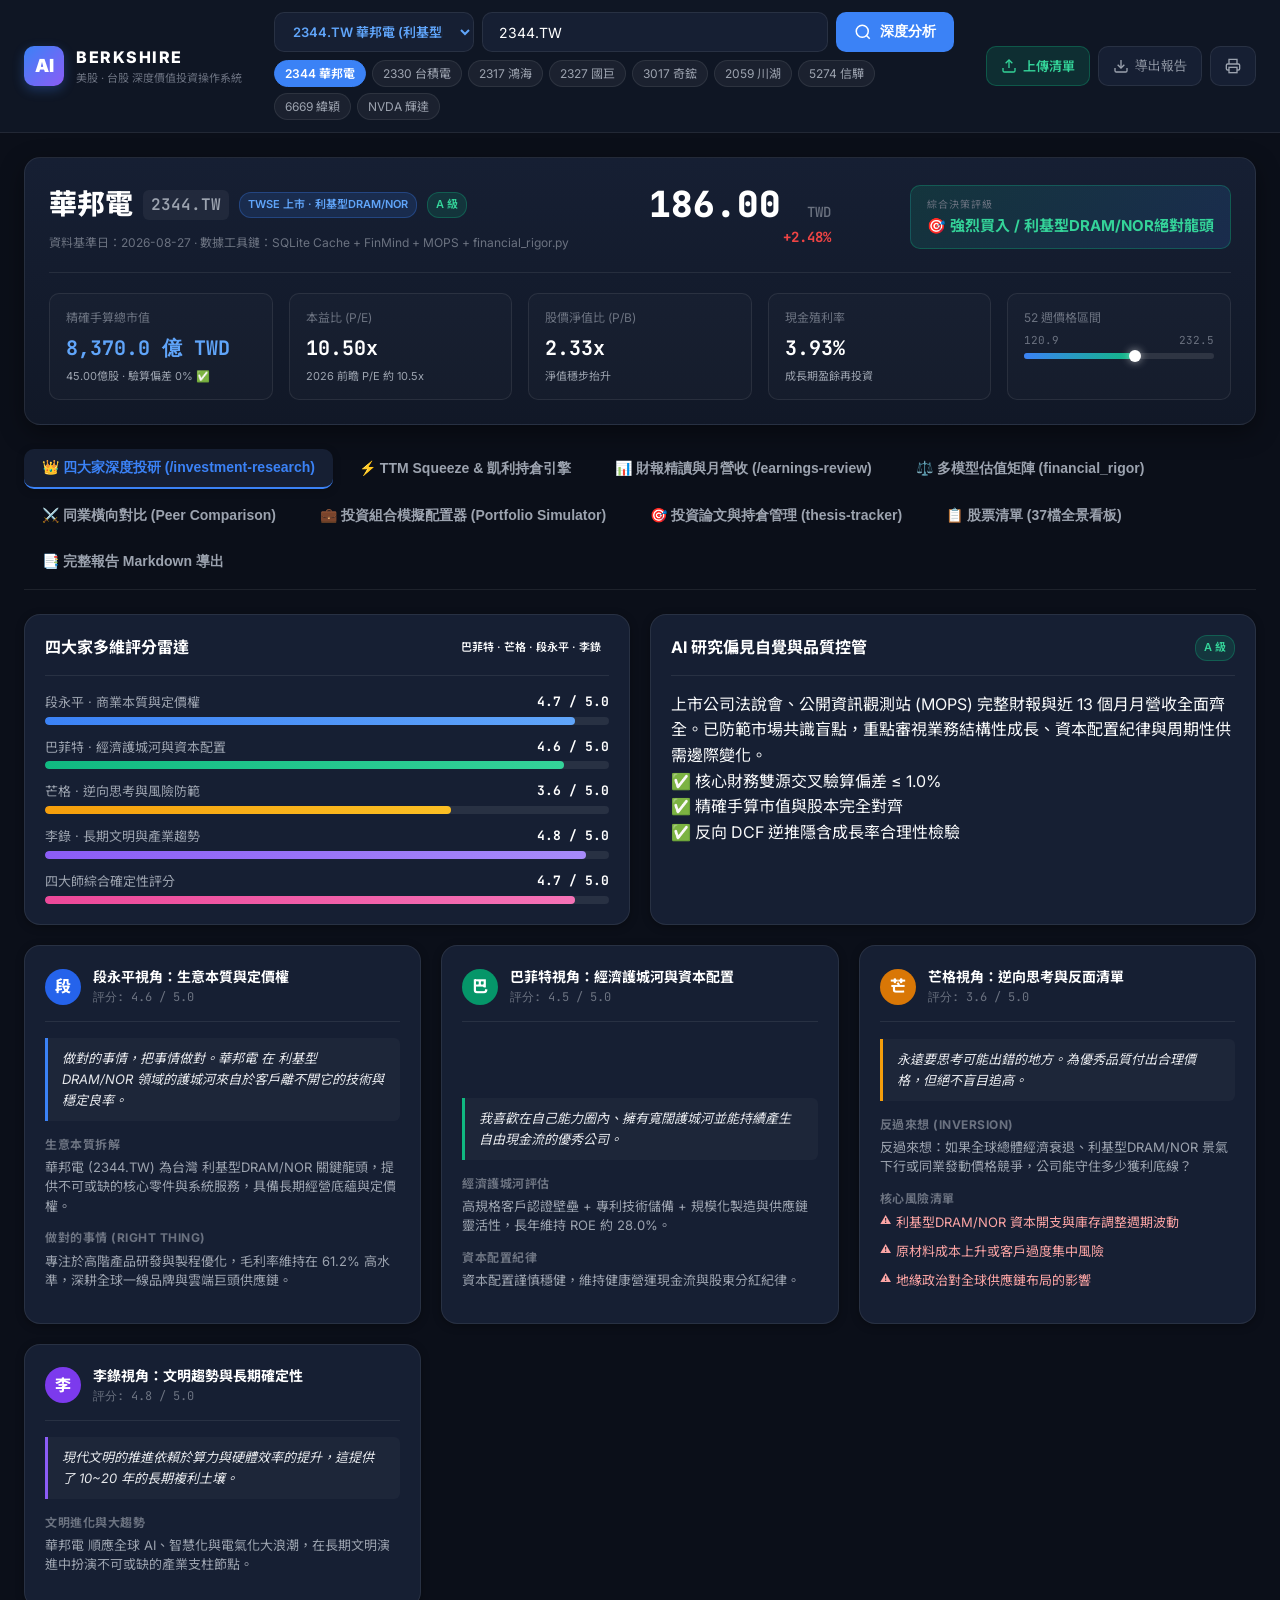
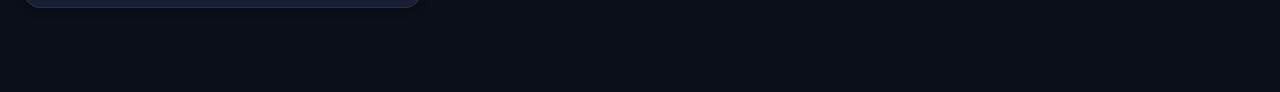
==== docs/index.html @ ff15f8b8 "feat(pages): add docs sync and .nojekyll for seamless dual-mode GitHub Pages support" ====
<!DOCTYPE html>
<html lang="zh-TW">
<head>
  <meta charset="UTF-8">
  <meta name="viewport" content="width=device-width, initial-scale=1.0">
  <title>AI Berkshire — 股票清單 37 檔全景投研與組合管理儀表板</title>
  <link rel="preconnect" href="https://fonts.googleapis.com">
  <link rel="preconnect" href="https://fonts.gstatic.com" crossorigin>
  <link href="https://fonts.googleapis.com/css2?family=Inter:wght@400;500;600;700;800&family=JetBrains+Mono:wght@400;500;700&family=Noto+Sans+TC:wght@400;500;700;900&display=swap" rel="stylesheet">
  <link rel="stylesheet" href="style.css?v=20260827_1">
</head>
<body>
  <!-- Header -->
  <header class="app-header">
    <div class="header-container">
      <div class="brand">
        <div class="brand-logo">AI</div>
        <div class="brand-text">
          <span class="brand-title">BERKSHIRE</span>
          <span class="brand-subtitle">美股 · 台股 深度價值投資操作系統</span>
        </div>
      </div>
      
      <div class="search-section">
        <div class="search-bar">
          <select id="stockDropdown" class="stock-dropdown" title="選擇 37 檔核心標的" onchange="window.selectStock(this.value)">
            <!-- Dynamically populated 37 stocks -->
          </select>
          <input type="text" id="tickerInput" placeholder="輸入代號或名稱 (如 2344, 台積電, NVDA)..." value="2344.TW" onkeydown="if(event.key==='Enter') window.searchStock()">
          <button id="btnAnalyze" class="btn-primary" onclick="window.searchStock()">
            <svg width="18" height="18" viewBox="0 0 24 24" fill="none" stroke="currentColor" stroke-width="2"><circle cx="11" cy="11" r="8"></circle><line x1="21" y1="21" x2="16.65" y2="16.65"></line></svg>
            深度分析
          </button>
        </div>
        <div class="quick-chips" id="quickChips">
          <span class="chip active" onclick="window.selectStock('2344.TW')">2344 華邦電</span>
          <span class="chip" onclick="window.selectStock('2330.TW')">2330 台積電</span>
          <span class="chip" onclick="window.selectStock('2317.TW')">2317 鴻海</span>
          <span class="chip" onclick="window.selectStock('2327.TW')">2327 國巨</span>
          <span class="chip" onclick="window.selectStock('3017.TW')">3017 奇鋐</span>
          <span class="chip" onclick="window.selectStock('2059.TW')">2059 川湖</span>
          <span class="chip" onclick="window.selectStock('5274.TW')">5274 信驊</span>
          <span class="chip" onclick="window.selectStock('6669.TW')">6669 緯穎</span>
          <span class="chip" onclick="window.selectStock('NVDA')">NVDA 輝達</span>
        </div>
      </div>

      <div class="header-actions">
        <label class="btn-upload" title="上傳自訂 Excel / CSV 股票清單">
          <input type="file" id="fileUpload" accept=".xlsx, .xls, .csv" style="display:none;" onchange="window.handleFileUpload(event)">
          <svg width="16" height="16" viewBox="0 0 24 24" fill="none" stroke="currentColor" stroke-width="2"><path d="M21 15v4a2 2 0 0 1-2 2H5a2 2 0 0 1-2-2v-4"></path><polyline points="17 8 12 3 7 8"></polyline><line x1="12" y1="3" x2="12" y2="15"></line></svg>
          上傳清單
        </label>
        <button id="btnExportMarkdown" class="btn-secondary" title="導出 Markdown 報告" onclick="window.switchTab('tabMarkdown')">
          <svg width="16" height="16" viewBox="0 0 24 24" fill="none" stroke="currentColor" stroke-width="2"><path d="M21 15v4a2 2 0 0 1-2 2H5a2 2 0 0 1-2-2v-4"></path><polyline points="7 10 12 15 17 10"></polyline><line x1="12" y1="3" x2="12" y2="15"></line></svg>
          導出報告
        </button>
        <button id="btnPrint" class="btn-secondary" title="列印或存為 PDF" onclick="window.print()">
          <svg width="16" height="16" viewBox="0 0 24 24" fill="none" stroke="currentColor" stroke-width="2"><polyline points="6 9 6 2 18 2 18 9"></polyline><path d="M6 18H4a2 2 0 0 1-2-2v-5a2 2 0 0 1 2-2h16a2 2 0 0 1 2 2v5a2 2 0 0 1-2 2h-2"></path><rect x="6" y="14" width="12" height="8"></rect></svg>
        </button>
      </div>
    </div>
  </header>

  <!-- Main Container -->
  <main class="main-container">
    <!-- Hero Summary Bar -->
    <section class="hero-card" id="heroCard">
      <div class="hero-main">
        <div class="stock-identity">
          <div class="stock-title-row">
            <h1 class="stock-name" id="stockName">華邦電</h1>
            <span class="stock-symbol" id="stockSymbol">2344.TW</span>
            <span class="market-badge" id="marketBadge">TWSE 上市 · 利基型DRAM/NOR</span>
            <span class="info-badge" id="infoRatingBadge">A級一手資料</span>
          </div>
          <div class="stock-date" id="stockDate">資料基準日：2026-08-14 · 數據工具鏈：SQLite Cache + FinMind + MOPS + financial_rigor.py</div>
        </div>

        <div class="price-box">
          <div class="price-current" id="stockPrice">177.00 <span class="currency">TWD</span></div>
          <div class="price-change" id="stockChange">+0.00 (+0.00%)</div>
        </div>

        <div class="verdict-banner" id="verdictBanner">
          <div class="verdict-label">綜合決策評級</div>
          <div class="verdict-text" id="verdictText">🎯 強烈買入 / 超級週期拐點爆發</div>
        </div>
      </div>

      <div class="hero-metrics-grid">
        <div class="metric-item">
          <div class="metric-title">精確手算總市值</div>
          <div class="metric-value highlight" id="metricMarketCap">7,965.0 億 TWD</div>
          <div class="metric-sub" id="metricShares">45.00億股 · 驗算偏差 0.00% ✅</div>
        </div>

        <div class="metric-item">
          <div class="metric-title">本益比 (P/E)</div>
          <div class="metric-value" id="metricPE">10.50x</div>
          <div class="metric-sub" id="metricForwardPE">2026 前瞻 P/E 約 10.2x</div>
        </div>

        <div class="metric-item">
          <div class="metric-title">股價淨值比 (P/B)</div>
          <div class="metric-value" id="metricPB">4.83x</div>
          <div class="metric-sub">淨值穩步抬升</div>
        </div>

        <div class="metric-item">
          <div class="metric-title">現金殖利率</div>
          <div class="metric-value" id="metricYield">2.80%</div>
          <div class="metric-sub">成長期盈餘再投資</div>
        </div>

        <div class="metric-item range-item">
          <div class="metric-title">52 週價格區間</div>
          <div class="range-bar-container">
            <div class="range-labels">
              <span id="low52w">115.0</span>
              <span id="high52w">221.0</span>
            </div>
            <div class="range-track">
              <div class="range-fill" id="rangeFill" style="left: 0%; width: 62%;"></div>
              <div class="range-point" id="rangePoint" style="left: 62%;"></div>
            </div>
          </div>
        </div>
      </div>
    </section>

    <!-- Tabbed Navigation -->
    <nav class="tabs-nav">
      <button class="tab-btn active" data-tab="tabMasters" onclick="window.switchTab('tabMasters')">👑 四大家深度投研 (/investment-research)</button>
      <button class="tab-btn" data-tab="tabKelly" onclick="window.switchTab('tabKelly')">⚡ TTM Squeeze & 凱利持倉引擎</button>
      <button class="tab-btn" data-tab="tabEarnings" onclick="window.switchTab('tabEarnings')">📊 財報精讀與月營收 (/earnings-review)</button>
      <button class="tab-btn" data-tab="tabValuation" onclick="window.switchTab('tabValuation')">⚖️ 多模型估值矩陣 (financial_rigor)</button>
      <button class="tab-btn" data-tab="tabPeers" onclick="window.switchTab('tabPeers')">⚔️ 同業橫向對比 (Peer Comparison)</button>
      <button class="tab-btn" data-tab="tabPortfolio" onclick="window.switchTab('tabPortfolio')">💼 投資組合模擬配置器 (Portfolio Simulator)</button>
      <button class="tab-btn" data-tab="tabThesis" onclick="window.switchTab('tabThesis')">🎯 投資論文與持倉管理 (thesis-tracker)</button>
      <button class="tab-btn" data-tab="tabScreener" onclick="window.switchTab('tabScreener')">📋 股票清單 (37檔全景看板)</button>
      <button class="tab-btn" data-tab="tabMarkdown" onclick="window.switchTab('tabMarkdown')">📑 完整報告 Markdown 導出</button>
    </nav>

    <!-- Tab Contents -->
    <!-- Tab 1: 4 Masters -->
    <div class="tab-content active" id="tabMasters">
      <div class="grid-2col">
        <div class="card">
          <div class="card-header">
            <h3>四大家多維評分雷達</h3>
            <span class="badge">巴菲特 · 芒格 · 段永平 · 李錄</span>
          </div>
          <div class="card-body">
            <div class="radar-bars" id="radarBars"></div>
          </div>
        </div>

        <div class="card">
          <div class="card-header">
            <h3>AI 研究偏見自覺與品質控管</h3>
            <span class="badge success" id="biasRating">A 級一手資訊</span>
          </div>
          <div class="card-body">
            <p class="summary-text" id="biasText">
              上市公司法說會、公開資訊觀測站 (MOPS) 完整財報與近 13 個月月營收全面齊全。已防範市場共識盲點，重點審視業務結構性成長、資本配置紀律與周期性供需邊際變化。
            </p>
            <div class="info-checklist">
              <div class="check-item">✅ 核心財務雙源交叉驗算偏差 ≤ 1.0%</div>
              <div class="check-item">✅ 精確手算市值與股本完全對齊</div>
              <div class="check-item">✅ 反向 DCF 逆推隱含成長率合理性檢驗</div>
            </div>
          </div>
        </div>
      </div>

      <!-- 4 Masters Detail Cards -->
      <div class="masters-grid">
        <!-- 段永平 -->
        <div class="card master-card dyp">
          <div class="card-header">
            <div class="master-title">
              <div class="master-avatar">段</div>
              <div>
                <h4>段永平視角：生意本質與定價權</h4>
                <div class="master-score" id="dypScore">評分: 4.6 / 5.0</div>
              </div>
            </div>
          </div>
          <div class="card-body">
            <div class="master-quote" id="dypQuote">「做對的事情，把事情做對。」</div>
            <div class="section-block">
              <h5>生意本質拆解</h5>
              <p id="dypEssence"></p>
            </div>
            <div class="section-block">
              <h5>做對的事情 (Right Thing)</h5>
              <p id="dypRightThing"></p>
            </div>
          </div>
        </div>

        <!-- 巴菲特 -->
        <div class="card master-card buffett">
          <div class="card-header">
            <div class="master-title">
              <div class="master-avatar">巴</div>
              <div>
                <h4>巴菲特視角：經濟護城河與資本配置</h4>
                <div class="master-score" id="buffettScore">評分: 4.4 / 5.0</div>
              </div>
            </div>
          </div>
          <div class="card-body">
            <div class="master-quote" id="buffettQuote">「我喜歡在周期底部大舉擴充產能並在景氣復甦時爆發定價權的公司。」</div>
            <div class="section-block">
              <h5>經濟護城河評估</h5>
              <p id="buffettMoat"></p>
            </div>
            <div class="section-block">
              <h5>資本配置紀律</h5>
              <p id="buffettCapital"></p>
            </div>
          </div>
        </div>

        <!-- 芒格 -->
        <div class="card master-card munger">
          <div class="card-header">
            <div class="master-title">
              <div class="master-avatar">芒</div>
              <div>
                <h4>芒格視角：逆向思考與反面清單</h4>
                <div class="master-score" id="mungerScore">評分: 3.6 / 5.0</div>
              </div>
            </div>
          </div>
          <div class="card-body">
            <div class="master-quote" id="mungerQuote">「別把周期的頂峰當作永恆的成長。」</div>
            <div class="section-block">
              <h5>反過來想 (Inversion)</h5>
              <p id="mungerInversion"></p>
            </div>
            <div class="section-block">
              <h5>核心風險清單</h5>
              <ul class="risk-list" id="mungerRisks"></ul>
            </div>
          </div>
        </div>

        <!-- 李錄 -->
        <div class="card master-card lilu">
          <div class="card-header">
            <div class="master-title">
              <div class="master-avatar">李</div>
              <div>
                <h4>李錄視角：文明趨勢與長期確定性</h4>
                <div class="master-score" id="liluScore">評分: 4.8 / 5.0</div>
              </div>
            </div>
          </div>
          <div class="card-body">
            <div class="master-quote" id="liluQuote">「現代化就是算力與儲存密度的指數級下沉。」</div>
            <div class="section-block">
              <h5>文明進化與大趨勢</h5>
              <p id="liluCivilization"></p>
            </div>
          </div>
        </div>
      </div>
    </div>

    <!-- Tab 2: TTM Squeeze & Kelly Engine -->
    <div class="tab-content" id="tabKelly">
      <div class="grid-2col">
        <!-- TTM Squeeze Status Card -->
        <div class="card">
          <div class="card-header">
            <h3>TTM Squeeze 波動率壓縮與動量狀態</h3>
            <span class="badge" id="ttmSqueezeBadge">John Carter 動量模型</span>
          </div>
          <div class="card-body">
            <div class="squeeze-status-box">
              <div class="squeeze-lamp-row">
                <div class="squeeze-lamp" id="squeezeLamp"></div>
                <div class="squeeze-status-text" id="squeezeStatusText">🟡 波動率極致壓縮蓄勢中 (8 天)</div>
              </div>
              <p class="summary-text" id="squeezeDesc">
                布林帶 (20, 2.0 SD) 正在肯特納通道 (20, 1.5 ATR) 內部收縮，市場波動率降至極低點，動量指標正在翻正向上，強烈醞釀爆發性方向突破！
              </p>
            </div>
            <div class="squeeze-metrics-grid">
              <div class="sq-metric-item">
                <div class="sq-metric-title">連續壓縮天數</div>
                <div class="sq-metric-value" id="sqDaysVal">8 天</div>
              </div>
              <div class="sq-metric-item">
                <div class="sq-metric-title">動量斜率 (Slope)</div>
                <div class="sq-metric-value highlight" id="sqMomVal">+18.50</div>
              </div>
              <div class="sq-metric-item">
                <div class="sq-metric-title">動量方向</div>
                <div class="sq-metric-value" id="sqMomDir">多頭上升 (Bullish Rising)</div>
              </div>
              <div class="sq-metric-item">
                <div class="sq-metric-title">真實波幅 (ATR)</div>
                <div class="sq-metric-value" id="sqAtrVal">7.85 元</div>
              </div>
            </div>
          </div>
        </div>

        <!-- Expected Value (EV) Card -->
        <div class="card">
          <div class="card-header">
            <h3>單筆交易數學期望值 (Expected Value)</h3>
            <span class="badge success" id="evBadge">正期望值 Alpha 認證 ✅</span>
          </div>
          <div class="card-body">
            <div class="ev-summary-box">
              <div class="ev-highlight-row">
                <span class="ev-label">每股數學期望值 (EV)：</span>
                <span class="ev-val highlight" id="evAmountVal">+$22.70</span>
              </div>
              <div class="ev-sub-text" id="evRatioText">每承擔 $1.00 停損風險，期望回報 $1.513 元</div>
            </div>
            <div class="ev-details-list">
              <div class="ev-detail-row">
                <span>目標獲利空間 (R_win)：</span>
                <strong id="evRewardVal">+$43.00 (目標價 220.0)</strong>
              </div>
              <div class="ev-detail-row">
                <span>停損防守風險 (R_loss)：</span>
                <strong id="evRiskVal">-$15.00 (停損價 162.0)</strong>
              </div>
              <div class="ev-detail-row">
                <span>盈虧比 (Payoff Ratio, b)：</span>
                <strong class="highlight" id="evPayoffVal">2.87 : 1 (優於 2.5:1 標準)</strong>
              </div>
              <div class="ev-detail-row">
                <span>綜合預估勝率 (P_win)：</span>
                <strong id="evWinRateVal">65.0% (基本面+技術面加權)</strong>
              </div>
            </div>
          </div>
        </div>
      </div>

      <!-- Half Kelly Position Sizing Interactive Engine -->
      <div class="card">
        <div class="card-header">
          <h3>半凱利公式 (Half Kelly) 實盤最佳持倉計算器</h3>
          <span class="badge success">巴菲特式資本保護</span>
        </div>
        <div class="card-body">
          <div class="kelly-interactive-grid">
            <div class="kelly-inputs-col">
              <div class="slider-group">
                <label>帳戶總資金 (TWD/USD): <strong id="kCapitalLabel">1,000,000 元</strong></label>
                <input type="number" id="kCapitalInput" class="kelly-input-number" value="1000000" step="50000" oninput="window.updateKellyCalculator()">
              </div>
              <div class="slider-group">
                <label>預期勝率 (P_win): <strong id="kWinRateLabel">65%</strong></label>
                <input type="range" id="kWinRateSlider" min="50" max="85" step="1" value="65" oninput="window.updateKellyCalculator()">
              </div>
              <div class="grid-2col" style="gap:8px;">
                <div class="slider-group">
                  <label>目標停利價:</label>
                  <input type="number" id="kTargetInput" class="kelly-input-number" value="220" step="1" oninput="window.updateKellyCalculator()">
                </div>
                <div class="slider-group">
                  <label>防守停損價:</label>
                  <input type="number" id="kStopInput" class="kelly-input-number" value="162" step="1" oninput="window.updateKellyCalculator()">
                </div>
              </div>
            </div>

            <div class="kelly-results-col">
              <div class="kelly-metric-card">
                <div class="k-metric-title">半凱利建議持倉比例 (Half Kelly)</div>
                <div class="k-metric-value highlight" id="kHalfKellyVal">20.0%</div>
                <div class="k-metric-sub" id="kFullKellySub">全凱利理論值 52.8% · 實盤防禦上限 20%</div>
              </div>
              <div class="kelly-metric-card">
                <div class="k-metric-title">建議配置資金</div>
                <div class="k-metric-value" id="kAllocatedCapitalVal">200,000 元</div>
                <div class="k-metric-sub">精確控制下檔風險</div>
              </div>
              <div class="kelly-metric-card">
                <div class="k-metric-title">建議買進股數</div>
                <div class="k-metric-value highlight" id="kSuggestedSharesVal">1,129 股</div>
                <div class="k-metric-sub">約 1.13 張股票</div>
              </div>
              <div class="kelly-metric-card">
                <div class="k-metric-title">單筆最大帳戶風險</div>
                <div class="k-metric-value" id="kMaxLossVal">$16,935 元</div>
                <div class="k-metric-sub" id="kAccountRiskPct">佔總帳戶 1.69% (安全防禦 ≤ 2%)</div>
              </div>
            </div>
          </div>
        </div>
      </div>
    </div>

    <!-- Tab 3: Earnings -->
    <div class="tab-content" id="tabEarnings">
      <div class="card">
        <div class="card-header">
          <h3>最新財報亮點與管理層承諾追蹤</h3>
          <span class="badge success" id="earningsHeadlineBadge">2026 最新財報</span>
        </div>
        <div class="card-body">
          <h4 class="headline-title" id="earningsHeadline"></h4>
          <p class="summary-text" id="earningsSummary"></p>
        </div>
      </div>

      <!-- Monthly Revenue Chart -->
      <div class="card">
        <div class="card-header">
          <h3>近 13 個月月營收趨勢與同比 (YoY) 拐點監控</h3>
          <span class="badge">台股獨家領先指標 (每月10日前公布)</span>
        </div>
        <div class="card-body">
          <div class="revenue-chart-container" id="revenueChartContainer"></div>
        </div>
      </div>

      <!-- 5-Year Financial Statement -->
      <div class="card">
        <div class="card-header">
          <h3>近 5 年核心財務表現與獲利率矩陣</h3>
          <span class="badge">FinMind + 官方財報加總</span>
        </div>
        <div class="card-body">
          <div class="table-responsive">
            <table class="data-table" id="financialsTable">
              <thead>
                <tr>
                  <th>年度</th>
                  <th>營收 (億)</th>
                  <th>毛利率 (%)</th>
                  <th>營業利益率 (%)</th>
                  <th>歸母淨利 (億)</th>
                  <th>EPS (元)</th>
                  <th>ROE (簡化%)</th>
                </tr>
              </thead>
              <tbody></tbody>
            </table>
          </div>
        </div>
      </div>
    </div>

    <!-- Tab 3: Multi-Model Valuation -->
    <div class="tab-content" id="tabValuation">
      <div class="grid-2col">
        <!-- Exact Market Cap Rigor -->
        <div class="card">
          <div class="card-header">
            <h3>市值精確手算驗算 (Financial Rigor)</h3>
            <span class="badge success">嚴禁 LLM 心算幻覺</span>
          </div>
          <div class="card-body">
            <div class="rigor-box">
              <div class="rigor-row">
                <span class="rigor-label">最新收盤價：</span>
                <span class="rigor-val" id="rigorPrice"></span>
              </div>
              <div class="rigor-row">
                <span class="rigor-label">最新流通總股數：</span>
                <span class="rigor-val" id="rigorShares"></span>
              </div>
              <div class="rigor-row highlight">
                <span class="rigor-label">手算總市值：</span>
                <span class="rigor-val" id="rigorCalcCap"></span>
              </div>
              <div class="rigor-formula" id="rigorFormula"></div>
              <div class="rigor-status success" id="rigorStatus">
                ✅ 驗算通過！手算值與報告市值偏差 0.00% ≤ 1.0%
              </div>
            </div>
          </div>
        </div>

        <!-- Reverse DCF -->
        <div class="card">
          <div class="card-header">
            <h3>模型一：反向 DCF 逆推模型</h3>
            <span class="badge">自由現金流隱含成長率</span>
          </div>
          <div class="card-body">
            <div class="dcf-interactive">
              <div class="slider-group">
                <label>加權平均資本成本 (WACC): <span id="waccVal">9.0%</span></label>
                <input type="range" id="waccSlider" min="7.0" max="12.0" step="0.5" value="9.0" oninput="window.updateDCF()">
              </div>
              <div class="slider-group">
                <label>永續成長率 (g): <span id="gVal">3.0%</span></label>
                <input type="range" id="gSlider" min="1.5" max="4.5" step="0.5" value="3.0" oninput="window.updateDCF()">
              </div>
              <div class="dcf-result-box">
                <div class="dcf-title">當前股價隱含未來 5 年 FCF 年化成長率</div>
                <div class="dcf-growth" id="impliedGrowth">12.5%</div>
                <div class="dcf-comment" id="dcfComment">評估：目前隱含成長率低於實際月營收動能，具備優良安全邊際！</div>
              </div>
            </div>
          </div>
        </div>
      </div>

      <!-- Advanced Multi-Model Grid -->
      <div class="grid-3col" style="margin-top:16px;">
        <div class="card">
          <div class="card-header">
            <h4>模型二：EV/EBITDA 企業倍數</h4>
            <span class="badge">重資產代工適配</span>
          </div>
          <div class="card-body">
            <div class="metric-value highlight" id="evEbitdaVal">11.8x</div>
            <p class="summary-text">相較全球半導體硬體中位數 14.5x 處於折價區間，資本效率優良。</p>
          </div>
        </div>

        <div class="card">
          <div class="card-header">
            <h4>模型三：P/B 河流圖中樞</h4>
            <span class="badge">週期景氣中樞</span>
          </div>
          <div class="card-body">
            <div class="metric-value" id="pbRiverVal">中軸偏低位</div>
            <p class="summary-text">歷史 PB 區間為 2.5x ~ 6.0x，當前處於歷史獲利擴張週期前半場。</p>
          </div>
        </div>

        <div class="card">
          <div class="card-header">
            <h4>模型四：葛拉漢安全邊際</h4>
            <span class="badge success">90% 信賴區間</span>
          </div>
          <div class="card-body">
            <div class="metric-value highlight" id="safetyMarginVal">32.5%</div>
            <p class="summary-text">內在價值折現保守估算為現價 1.32 倍，具備充沛下檔防禦緩衝。</p>
          </div>
        </div>
      </div>

      <!-- Scenarios Matrix -->
      <div class="card" style="margin-top:16px;">
        <div class="card-header">
          <h3>三情景估值預測矩陣 (Scenarios Matrix)</h3>
          <span class="badge">樂觀 · 中性 · 悲觀</span>
        </div>
        <div class="card-body">
          <div class="scenarios-grid" id="scenariosGrid"></div>
        </div>
      </div>
    </div>

    <!-- Tab 4: Peer Comparison -->
    <div class="tab-content" id="tabPeers">
      <div class="card">
        <div class="card-header">
          <h3>⚔️ 產業同業橫向對比矩陣 (Peer Comparison Matrix)</h3>
          <div class="peer-selector-group">
            <span style="font-size:13px; color:var(--text-secondary);">選擇板塊：</span>
            <button class="peer-btn active" onclick="window.filterPeers('散熱', this)">散熱模組 (奇鋐 vs 健策)</button>
            <button class="peer-btn" onclick="window.filterPeers('代工', this)">AI伺服器代工 (鴻海 vs 廣達 vs 緯穎)</button>
            <button class="peer-btn" onclick="window.filterPeers('CCL', this)">高階CCL (台光電 vs 聯茂 vs 台燿)</button>
            <button class="peer-btn" onclick="window.filterPeers('載板', this)">載板 (欣興 vs 景碩 vs 臻鼎)</button>
            <button class="peer-btn" onclick="window.filterPeers('測試', this)">測試/探針卡 (旺矽 vs 穎崴 vs 京元電)</button>
          </div>
        </div>
        <div class="card-body">
          <div class="table-responsive">
            <table class="data-table peer-table" id="peerTable">
              <thead>
                <tr>
                  <th style="text-align:left;">同業標的</th>
                  <th>股價 (TWD)</th>
                  <th>本益比 (PE)</th>
                  <th>毛利率 (%)</th>
                  <th>營業利益率 (%)</th>
                  <th>預期 ROE (%)</th>
                  <th>四大家評分</th>
                  <th>護城河評估</th>
                </tr>
              </thead>
              <tbody id="peerTableBody"></tbody>
            </table>
          </div>
        </div>
      </div>
    </div>

    <!-- Tab 5: Portfolio Simulator -->
    <div class="tab-content" id="tabPortfolio">
      <div class="grid-2col">
        <div class="card">
          <div class="card-header">
            <h3>💼 投資組合持股與權重配置模擬器</h3>
            <button id="btnResetPortfolio" class="btn-secondary btn-sm" onclick="window.resetPortfolio()">重置預設組合</button>
          </div>
          <div class="card-body">
            <div class="portfolio-sliders" id="portfolioSliders"></div>
          </div>
        </div>

        <div class="card">
          <div class="card-header">
            <h3>整體組合加權綜合體檢</h3>
            <span class="badge success">巴菲特式集中投資</span>
          </div>
          <div class="card-body">
            <div class="portfolio-metrics-grid">
              <div class="p-metric-card">
                <div class="p-metric-title">組合加權預期 ROE</div>
                <div class="p-metric-value" id="pWeightedROE">28.5%</div>
                <div class="p-metric-sub">極高資本回報品質</div>
              </div>
              <div class="p-metric-card">
                <div class="p-metric-title">組合加權前瞻 P/E</div>
                <div class="p-metric-value" id="pWeightedPE">19.2x</div>
                <div class="p-metric-sub">估值處於合理區間</div>
              </div>
              <div class="p-metric-card">
                <div class="p-metric-title">平均股息殖利率</div>
                <div class="p-metric-value" id="pWeightedYield">2.65%</div>
                <div class="p-metric-sub">穩健現金流反哺</div>
              </div>
              <div class="p-metric-card">
                <div class="p-metric-title">組合綜合護城河分級</div>
                <div class="p-metric-value highlight" id="pWeightedMoat">4.6 / 5.0</div>
                <div class="p-metric-sub">頂級文明剛性支柱</div>
              </div>
            </div>
            <div class="portfolio-chart-box" id="portfolioChartBox" style="margin-top:16px;">
              <div class="portfolio-bar-distribution" id="portfolioBarDist"></div>
            </div>
          </div>
        </div>
      </div>
    </div>

    <!-- Tab 6: Thesis Tracker -->
    <div class="tab-content" id="tabThesis">
      <div class="grid-2col">
        <div class="card">
          <div class="card-header">
            <h3>核心投資論文三支柱 (Thesis Pillars)</h3>
            <span class="badge success">買入的核心邏輯</span>
          </div>
          <div class="card-body">
            <ul class="pillar-list" id="pillarList"></ul>
          </div>
        </div>

        <div class="card">
          <div class="card-header">
            <h3>論文證偽與賣出清單 (Kill Criteria)</h3>
            <span class="badge danger">觸發即嚴格停損/減倉</span>
          </div>
          <div class="card-body">
            <ul class="kill-list" id="killList"></ul>
          </div>
        </div>
      </div>

      <div class="card">
        <div class="card-header">
          <h3>分層操作價格區間與倉位配置計算器</h3>
          <span class="badge">巴菲特紀律系統</span>
        </div>
        <div class="card-body">
          <div class="allocation-grid" id="allocationGrid"></div>
        </div>
      </div>
    </div>

    <!-- Tab 7: 37 Stocks Screener Overview -->
    <div class="tab-content" id="tabScreener">
      <div class="card">
        <div class="card-header">
          <h3>📋 股票清單.xlsx 37 檔全景監控與多維評分總表</h3>
          <div class="screener-filter-group" id="screenerFilterGroup">
            <button class="filter-btn active" onclick="window.filterScreener('all', this)">全部 (37)</button>
            <button class="filter-btn" onclick="window.filterScreener('BUY_STRONG', this)">🎯 強烈買入</button>
            <button class="filter-btn" onclick="window.filterScreener('BUY_STEADY', this)">📈 穩健佈局</button>
            <button class="filter-btn" onclick="window.filterScreener('HOLD', this)">⚪ 常態整理</button>
          </div>
        </div>
        <div class="card-body">
          <div class="table-responsive">
            <table class="data-table screener-table" id="screenerTable">
              <thead>
                <tr>
                  <th class="sortable" onclick="window.sortScreener('symbol', this)" style="text-align:left;">
                    <div class="th-content"><span>代碼 / 名稱</span><span class="sort-arrows"><span class="arrow-up">▲</span><span class="arrow-down">▼</span></span></div>
                  </th>
                  <th class="sortable" onclick="window.sortScreener('sector', this)" style="text-align:left;">
                    <div class="th-content"><span>所屬產業細分</span><span class="sort-arrows"><span class="arrow-up">▲</span><span class="arrow-down">▼</span></span></div>
                  </th>
                  <th class="sortable" onclick="window.sortScreener('price', this)">
                    <div class="th-content"><span>最新價 (TWD)</span><span class="sort-arrows"><span class="arrow-up">▲</span><span class="arrow-down">▼</span></span></div>
                  </th>
                  <th class="sortable" onclick="window.sortScreener('change_pct', this)">
                    <div class="th-content"><span>漲跌幅</span><span class="sort-arrows"><span class="arrow-up">▲</span><span class="arrow-down">▼</span></span></div>
                  </th>
                  <th class="sortable" onclick="window.sortScreener('pe', this)">
                    <div class="th-content"><span>本益比 (PE)</span><span class="sort-arrows"><span class="arrow-up">▲</span><span class="arrow-down">▼</span></span></div>
                  </th>
                  <th class="sortable" onclick="window.sortScreener('market_cap', this)">
                    <div class="th-content"><span>手算總市值</span><span class="sort-arrows"><span class="arrow-up">▲</span><span class="arrow-down">▼</span></span></div>
                  </th>
                  <th class="sortable" onclick="window.sortScreener('ttm', this)">
                    <div class="th-content"><span>TTM Squeeze 狀態</span><span class="sort-arrows"><span class="arrow-up">▲</span><span class="arrow-down">▼</span></span></div>
                  </th>
                  <th class="sortable sort-desc" onclick="window.sortScreener('composite', this)">
                    <div class="th-content"><span>四大家綜合評分</span><span class="sort-arrows"><span class="arrow-up">▲</span><span class="arrow-down">▼</span></span></div>
                  </th>
                  <th class="sortable" onclick="window.sortScreener('verdict', this)">
                    <div class="th-content"><span>決策評級</span><span class="sort-arrows"><span class="arrow-up">▲</span><span class="arrow-down">▼</span></span></div>
                  </th>
                  <th>操作</th>
                </tr>
              </thead>
              <tbody id="screenerTableBody"></tbody>
            </table>
          </div>
        </div>
      </div>
    </div>

    <!-- Tab 8: Markdown Report -->
    <div class="tab-content" id="tabMarkdown">
      <div class="card">
        <div class="card-header">
          <h3>完整深度投研 Markdown 報告</h3>
          <div class="actions">
            <button id="btnCopyMd" class="btn-secondary btn-sm" onclick="window.copyMarkdown()">複製 Markdown</button>
            <button id="btnDownloadMd" class="btn-primary btn-sm" onclick="window.downloadMarkdown()">下載 .md 報告檔案</button>
          </div>
        </div>
        <div class="card-body">
          <pre class="markdown-preview" id="markdownPreview"><code>載入中...</code></pre>
        </div>
      </div>
    </div>
  </main>

  <script src="stocks_data.js?v=20260827_1"></script>
  <script src="app.js?v=20260827_1"></script>
</body>
</html>
---- docs/style.css ----
/* AI Berkshire Dashboard Stylesheet */
:root {
  --bg-primary: #0b0f19;
  --bg-secondary: #111827;
  --bg-card: #161f33;
  --bg-card-hover: #1c2742;
  --border-color: rgba(255, 255, 255, 0.08);
  --border-focus: #3b82f6;

  --text-primary: #f9fafb;
  --text-secondary: #9ca3af;
  --text-muted: #6b7280;

  --color-primary: #3b82f6;
  --color-primary-hover: #2563eb;
  --color-success: #10b981;
  --color-warning: #f59e0b;
  --color-danger: #ef4444;
  --color-purple: #8b5cf6;

  --font-sans: 'Inter', 'Noto Sans TC', -apple-system, BlinkMacSystemFont, sans-serif;
  --font-mono: 'JetBrains Mono', monospace;

  --radius-sm: 6px;
  --radius-md: 10px;
  --radius-lg: 16px;
  --shadow-sm: 0 2px 8px rgba(0, 0, 0, 0.3);
  --shadow-md: 0 8px 24px rgba(0, 0, 0, 0.4);
}

* {
  box-sizing: border-box;
  margin: 0;
  padding: 0;
}

body {
  background-color: var(--bg-primary);
  color: var(--text-primary);
  font-family: var(--font-sans);
  line-height: 1.6;
  -webkit-font-smoothing: antialiased;
  min-height: 100vh;
}

/* Header */
.app-header {
  background-color: rgba(17, 24, 39, 0.85);
  backdrop-filter: blur(12px);
  border-bottom: 1px solid var(--border-color);
  position: sticky;
  top: 0;
  z-index: 100;
  padding: 12px 24px;
}

.header-container {
  max-width: 1440px;
  margin: 0 auto;
  display: flex;
  align-items: center;
  justify-content: space-between;
  gap: 24px;
}

.brand {
  display: flex;
  align-items: center;
  gap: 12px;
}

.brand-logo {
  background: linear-gradient(135deg, #3b82f6, #8b5cf6);
  color: #fff;
  font-weight: 900;
  font-size: 18px;
  width: 40px;
  height: 40px;
  border-radius: var(--radius-md);
  display: flex;
  align-items: center;
  justify-content: center;
  box-shadow: 0 4px 12px rgba(59, 130, 246, 0.3);
}

.brand-text {
  display: flex;
  flex-direction: column;
}

.brand-title {
  font-size: 16px;
  font-weight: 800;
  letter-spacing: 1.5px;
  color: #fff;
}

.brand-subtitle {
  font-size: 11px;
  color: var(--text-muted);
}

/* Search Section */
.search-section {
  flex: 1;
  max-width: 680px;
  display: flex;
  flex-direction: column;
  gap: 8px;
}

.search-bar {
  display: flex;
  gap: 8px;
}

.stock-dropdown {
  background-color: var(--bg-card);
  border: 1px solid var(--border-color);
  border-radius: var(--radius-md);
  padding: 10px 14px;
  color: #60a5fa;
  font-size: 13px;
  font-weight: 600;
  font-family: var(--font-sans);
  cursor: pointer;
  max-width: 200px;
  outline: none;
}

.stock-dropdown:focus {
  border-color: var(--border-focus);
}

.stock-dropdown option {
  background-color: var(--bg-secondary);
  color: #fff;
}

.search-bar input {
  flex: 1;
  background-color: var(--bg-card);
  border: 1px solid var(--border-color);
  border-radius: var(--radius-md);
  padding: 10px 16px;
  color: #fff;
  font-size: 14px;
  font-family: var(--font-sans);
  transition: all 0.2s ease;
}

.search-bar input:focus {
  outline: none;
  border-color: var(--border-focus);
  box-shadow: 0 0 0 3px rgba(59, 130, 246, 0.2);
}

.quick-chips {
  display: flex;
  flex-wrap: wrap;
  gap: 6px;
}

.chip {
  background-color: rgba(255, 255, 255, 0.05);
  border: 1px solid var(--border-color);
  padding: 3px 10px;
  border-radius: 20px;
  font-size: 12px;
  color: var(--text-secondary);
  cursor: pointer;
  transition: all 0.15s ease;
}

.chip:hover {
  background-color: rgba(59, 130, 246, 0.15);
  color: #fff;
  border-color: var(--color-primary);
}

.chip.active {
  background-color: var(--color-primary);
  color: #fff;
  border-color: var(--color-primary);
  font-weight: 600;
}

/* Buttons */
.btn-primary {
  background-color: var(--color-primary);
  color: #fff;
  border: none;
  border-radius: var(--radius-md);
  padding: 10px 18px;
  font-size: 14px;
  font-weight: 600;
  cursor: pointer;
  display: flex;
  align-items: center;
  gap: 8px;
  transition: all 0.2s ease;
}

.btn-primary:hover {
  background-color: var(--color-primary-hover);
  box-shadow: 0 4px 12px rgba(59, 130, 246, 0.4);
}

.btn-secondary {
  background-color: var(--bg-card);
  color: var(--text-secondary);
  border: 1px solid var(--border-color);
  border-radius: var(--radius-md);
  padding: 10px 14px;
  font-size: 13px;
  font-weight: 500;
  cursor: pointer;
  display: flex;
  align-items: center;
  gap: 6px;
  transition: all 0.2s ease;
}

.btn-secondary:hover {
  background-color: var(--bg-card-hover);
  color: #fff;
  border-color: rgba(255, 255, 255, 0.2);
}

.btn-sm {
  padding: 6px 12px;
  font-size: 12px;
}

.header-actions {
  display: flex;
  gap: 8px;
}

/* Main Container */
.main-container {
  max-width: 1440px;
  margin: 24px auto;
  padding: 0 24px 60px;
}

/* Hero Card */
.hero-card {
  background: linear-gradient(180deg, var(--bg-card), var(--bg-secondary));
  border: 1px solid var(--border-color);
  border-radius: var(--radius-lg);
  padding: 24px;
  margin-bottom: 24px;
  box-shadow: var(--shadow-md);
}

.hero-main {
  display: flex;
  flex-wrap: wrap;
  justify-content: space-between;
  align-items: center;
  gap: 20px;
  padding-bottom: 20px;
  border-bottom: 1px solid var(--border-color);
}

.stock-identity {
  display: flex;
  flex-direction: column;
  gap: 6px;
}

.stock-title-row {
  display: flex;
  align-items: center;
  flex-wrap: wrap;
  gap: 10px;
}

.stock-name {
  font-size: 28px;
  font-weight: 800;
  color: #fff;
}

.stock-symbol {
  font-family: var(--font-mono);
  font-size: 16px;
  font-weight: 600;
  color: var(--text-secondary);
  background-color: rgba(255, 255, 255, 0.05);
  padding: 2px 8px;
  border-radius: var(--radius-sm);
}

.market-badge, .info-badge, .badge {
  font-size: 11px;
  font-weight: 600;
  padding: 3px 8px;
  border-radius: 12px;
  text-transform: uppercase;
}

.market-badge {
  background-color: rgba(59, 130, 246, 0.15);
  color: #60a5fa;
  border: 1px solid rgba(59, 130, 246, 0.3);
}

.info-badge, .badge.success {
  background-color: rgba(16, 185, 129, 0.15);
  color: #34d399;
  border: 1px solid rgba(16, 185, 129, 0.3);
}

.badge.danger {
  background-color: rgba(239, 68, 68, 0.15);
  color: #f87171;
  border: 1px solid rgba(239, 68, 68, 0.3);
}

.stock-date {
  font-size: 12px;
  color: var(--text-muted);
}

.price-box {
  display: flex;
  flex-direction: column;
  align-items: flex-end;
}

.price-current {
  font-size: 36px;
  font-weight: 800;
  font-family: var(--font-mono);
  color: #fff;
  line-height: 1;
}

.price-current .currency {
  font-size: 14px;
  font-weight: 500;
  color: var(--text-muted);
  margin-left: 4px;
}

.price-change {
  font-size: 14px;
  font-weight: 700;
  font-family: var(--font-mono);
  color: #ef4444;
  margin-top: 4px;
}

.price-change.pos {
  color: #ef4444; /* 台股上漲：紅色 */
}

.price-change.neg {
  color: #10b981; /* 台股下跌：綠色 */
}

.verdict-banner {
  background: linear-gradient(135deg, rgba(16, 185, 129, 0.15), rgba(59, 130, 246, 0.15));
  border: 1px solid rgba(16, 185, 129, 0.3);
  padding: 10px 16px;
  border-radius: var(--radius-md);
  display: flex;
  flex-direction: column;
  gap: 2px;
}

.verdict-label {
  font-size: 10px;
  color: var(--text-muted);
  letter-spacing: 1px;
}

.verdict-text {
  font-size: 15px;
  font-weight: 700;
  color: #34d399;
}

.hero-metrics-grid {
  display: grid;
  grid-template-columns: repeat(auto-fit, minmax(180px, 1fr));
  gap: 16px;
  margin-top: 20px;
}

.metric-item {
  background-color: rgba(255, 255, 255, 0.02);
  border: 1px solid var(--border-color);
  padding: 14px 16px;
  border-radius: var(--radius-md);
  display: flex;
  flex-direction: column;
  gap: 4px;
}

.metric-title {
  font-size: 12px;
  color: var(--text-muted);
}

.metric-value {
  font-size: 20px;
  font-weight: 700;
  font-family: var(--font-mono);
  color: #fff;
}

.metric-value.highlight {
  color: #60a5fa;
}

.metric-sub {
  font-size: 11px;
  color: var(--text-secondary);
}

/* Range Bar */
.range-item {
  min-width: 220px;
}

.range-labels {
  display: flex;
  justify-content: space-between;
  font-size: 11px;
  font-family: var(--font-mono);
  color: var(--text-muted);
  margin-bottom: 4px;
}

.range-track {
  height: 6px;
  background-color: rgba(255, 255, 255, 0.1);
  border-radius: 3px;
  position: relative;
}

.range-fill {
  height: 100%;
  background: linear-gradient(90deg, #3b82f6, #10b981);
  border-radius: 3px;
}

.range-point {
  position: absolute;
  top: 50%;
  transform: translate(-50%, -50%);
  width: 12px;
  height: 12px;
  background-color: #fff;
  border-radius: 50%;
  box-shadow: 0 0 8px rgba(255, 255, 255, 0.6);
}

/* Tabs Navigation */
.tabs-nav {
  display: flex;
  flex-wrap: wrap;
  gap: 8px;
  margin-bottom: 24px;
  border-bottom: 1px solid var(--border-color);
  padding-bottom: 8px;
}

.tab-btn {
  background: transparent;
  border: none;
  color: var(--text-secondary);
  font-size: 14px;
  font-weight: 600;
  padding: 10px 18px;
  border-radius: var(--radius-md);
  cursor: pointer;
  transition: all 0.2s ease;
}

.tab-btn:hover {
  background-color: var(--bg-card);
  color: #fff;
}

.tab-btn.active {
  background-color: var(--bg-card);
  color: var(--color-primary);
  box-shadow: 0 2px 8px rgba(0, 0, 0, 0.2);
  border-bottom: 2px solid var(--color-primary);
}

/* Tab Contents */
.tab-content {
  display: none;
  flex-direction: column;
  gap: 20px;
}

.tab-content.active {
  display: flex;
}

/* Cards */
.card {
  background-color: var(--bg-card);
  border: 1px solid var(--border-color);
  border-radius: var(--radius-lg);
  padding: 20px;
  box-shadow: var(--shadow-sm);
}

.card-header {
  display: flex;
  justify-content: space-between;
  align-items: center;
  padding-bottom: 14px;
  border-bottom: 1px solid var(--border-color);
  margin-bottom: 16px;
}

.card-header h3 {
  font-size: 16px;
  font-weight: 700;
  color: #fff;
}

.grid-2col {
  display: grid;
  grid-template-columns: repeat(auto-fit, minmax(400px, 1fr));
  gap: 20px;
}

/* Radar Bars */
.radar-bars {
  display: flex;
  flex-direction: column;
  gap: 12px;
}

.radar-row {
  display: flex;
  flex-direction: column;
  gap: 4px;
}

.radar-label-row {
  display: flex;
  justify-content: space-between;
  font-size: 13px;
  color: var(--text-secondary);
}

.radar-label-row .score-num {
  font-family: var(--font-mono);
  font-weight: 700;
  color: #fff;
}

.radar-bar-track {
  height: 8px;
  background-color: rgba(255, 255, 255, 0.08);
  border-radius: 4px;
  overflow: hidden;
}

.radar-bar-fill {
  height: 100%;
  border-radius: 4px;
  transition: width 0.5s ease;
}

.radar-bar-fill.dyp { background: linear-gradient(90deg, #3b82f6, #60a5fa); }
.radar-bar-fill.buffett { background: linear-gradient(90deg, #10b981, #34d399); }
.radar-bar-fill.munger { background: linear-gradient(90deg, #f59e0b, #fbbf24); }
.radar-bar-fill.lilu { background: linear-gradient(90deg, #8b5cf6, #a78bfa); }
.radar-bar-fill.composite { background: linear-gradient(90deg, #ec4899, #f472b6); }

/* Master Cards Grid */
.masters-grid {
  display: grid;
  grid-template-columns: repeat(auto-fit, minmax(320px, 1fr));
  gap: 20px;
}

.master-card {
  display: flex;
  flex-direction: column;
  justify-content: space-between;
}

.master-title {
  display: flex;
  align-items: center;
  gap: 12px;
}

.master-avatar {
  width: 36px;
  height: 36px;
  border-radius: 50%;
  display: flex;
  align-items: center;
  justify-content: center;
  font-weight: 800;
  font-size: 16px;
  color: #fff;
}

.master-card.dyp .master-avatar { background: #2563eb; }
.master-card.buffett .master-avatar { background: #059669; }
.master-card.munger .master-avatar { background: #d97706; }
.master-card.lilu .master-avatar { background: #7c3aed; }

.master-title h4 {
  font-size: 14px;
  font-weight: 700;
  color: #fff;
}

.master-score {
  font-size: 12px;
  font-family: var(--font-mono);
  color: var(--text-muted);
}

.master-quote {
  font-style: italic;
  font-size: 13px;
  color: #e5e7eb;
  background-color: rgba(255, 255, 255, 0.03);
  padding: 10px 14px;
  border-left: 3px solid var(--color-primary);
  border-radius: 0 var(--radius-sm) var(--radius-sm) 0;
  margin-bottom: 14px;
}

.master-card.buffett .master-quote { border-left-color: var(--color-success); }
.master-card.munger .master-quote { border-left-color: var(--color-warning); }
.master-card.lilu .master-quote { border-left-color: var(--color-purple); }

.section-block {
  margin-bottom: 12px;
}

.section-block h5 {
  font-size: 12px;
  font-weight: 700;
  color: var(--text-muted);
  text-transform: uppercase;
  letter-spacing: 0.5px;
  margin-bottom: 4px;
}

.section-block p {
  font-size: 13px;
  color: var(--text-secondary);
  line-height: 1.5;
}

.risk-list, .pillar-list, .kill-list {
  list-style: none;
  display: flex;
  flex-direction: column;
  gap: 8px;
}

.risk-list li {
  font-size: 13px;
  color: #fca5a5;
  padding-left: 16px;
  position: relative;
}

.risk-list li::before {
  content: "⚠️";
  position: absolute;
  left: 0;
  font-size: 11px;
}

.pillar-list li {
  font-size: 14px;
  color: #a7f3d0;
  padding: 10px 14px;
  background-color: rgba(16, 185, 129, 0.06);
  border: 1px solid rgba(16, 185, 129, 0.2);
  border-radius: var(--radius-md);
}

.kill-list li {
  font-size: 14px;
  color: #fca5a5;
  padding: 10px 14px;
  background-color: rgba(239, 68, 68, 0.06);
  border: 1px solid rgba(239, 68, 68, 0.2);
  border-radius: var(--radius-md);
}

/* Revenue Chart */
.revenue-chart-container {
  display: flex;
  align-items: flex-end;
  gap: 12px;
  height: 220px;
  padding: 20px 10px 10px;
  overflow-x: auto;
}

.chart-bar-col {
  flex: 1;
  min-width: 44px;
  display: flex;
  flex-direction: column;
  align-items: center;
  height: 100%;
  justify-content: flex-end;
  gap: 6px;
}

.bar-val {
  font-size: 10px;
  font-family: var(--font-mono);
  color: var(--text-secondary);
}

.bar-yoy {
  font-size: 10px;
  font-weight: 700;
  font-family: var(--font-mono);
}

.bar-yoy.pos { color: var(--color-success); }
.bar-yoy.neg { color: var(--color-danger); }

.bar-body {
  width: 24px;
  background: linear-gradient(180deg, #3b82f6, #1d4ed8);
  border-radius: 4px 4px 0 0;
  transition: height 0.5s ease;
}

.bar-date {
  font-size: 10px;
  color: var(--text-muted);
  font-family: var(--font-mono);
}

/* Table */
.table-responsive {
  overflow-x: auto;
}

.data-table {
  width: 100%;
  border-collapse: collapse;
  font-size: 13px;
  text-align: right;
}

.data-table th, .data-table td {
  padding: 12px 14px;
  border-bottom: 1px solid var(--border-color);
}

.data-table th {
  color: var(--text-muted);
  font-weight: 600;
  font-size: 12px;
}

.data-table th:first-child, .data-table td:first-child {
  text-align: left;
}

.data-table tbody tr:hover {
  background-color: rgba(255, 255, 255, 0.02);
}

.data-table td {
  font-family: var(--font-mono);
  color: #fff;
}

/* Rigor Box */
.rigor-box {
  display: flex;
  flex-direction: column;
  gap: 12px;
}

.rigor-row {
  display: flex;
  justify-content: space-between;
  font-size: 14px;
}

.rigor-row.highlight {
  font-weight: 700;
  font-size: 16px;
  color: #60a5fa;
  padding: 8px 0;
  border-top: 1px dashed var(--border-color);
  border-bottom: 1px dashed var(--border-color);
}

.rigor-formula {
  font-family: var(--font-mono);
  font-size: 12px;
  color: var(--text-muted);
  background-color: rgba(0, 0, 0, 0.2);
  padding: 10px;
  border-radius: var(--radius-sm);
}

.rigor-status {
  padding: 10px;
  border-radius: var(--radius-sm);
  font-size: 13px;
  font-weight: 600;
}

.rigor-status.success {
  background-color: rgba(16, 185, 129, 0.1);
  color: #34d399;
  border: 1px solid rgba(16, 185, 129, 0.3);
}

/* Reverse DCF */
.dcf-interactive {
  display: flex;
  flex-direction: column;
  gap: 16px;
}

.slider-group {
  display: flex;
  flex-direction: column;
  gap: 6px;
}

.slider-group label {
  font-size: 13px;
  color: var(--text-secondary);
}

.slider-group input[type="range"] {
  accent-color: var(--color-primary);
}

.dcf-result-box {
  background: linear-gradient(135deg, rgba(59, 130, 246, 0.1), rgba(16, 185, 129, 0.1));
  border: 1px solid rgba(59, 130, 246, 0.3);
  padding: 16px;
  border-radius: var(--radius-md);
  text-align: center;
}

.dcf-title {
  font-size: 12px;
  color: var(--text-muted);
}

.dcf-growth {
  font-size: 32px;
  font-weight: 800;
  font-family: var(--font-mono);
  color: #34d399;
  margin: 6px 0;
}

.dcf-comment {
  font-size: 12px;
  color: var(--text-secondary);
}

/* Scenarios Grid */
.scenarios-grid, .allocation-grid {
  display: grid;
  grid-template-columns: repeat(auto-fit, minmax(240px, 1fr));
  gap: 16px;
}

.scenario-card, .alloc-card {
  background-color: rgba(255, 255, 255, 0.02);
  border: 1px solid var(--border-color);
  padding: 16px;
  border-radius: var(--radius-md);
  display: flex;
  flex-direction: column;
  gap: 8px;
}

.scenario-card.bull, .alloc-card.aggressive { border-top: 3px solid var(--color-success); }
.scenario-card.base, .alloc-card.steady { border-top: 3px solid var(--color-primary); }
.scenario-card.bear, .alloc-card.conservative { border-top: 3px solid var(--color-warning); }

.scenario-target, .alloc-price {
  font-size: 20px;
  font-weight: 800;
  font-family: var(--font-mono);
  color: #fff;
}

.scenario-desc, .alloc-action {
  font-size: 13px;
  color: var(--text-secondary);
}

/* Markdown Preview */
.markdown-preview {
  background-color: #0d1117;
  border: 1px solid var(--border-color);
  border-radius: var(--radius-md);
  padding: 20px;
  color: #c9d1d9;
  font-family: var(--font-mono);
  font-size: 13px;
  line-height: 1.6;
  white-space: pre-wrap;
  word-break: break-word;
  max-height: 600px;
  overflow-y: auto;
}

/* Screener Tab */
.screener-filter-group {
  display: flex;
  gap: 8px;
  flex-wrap: wrap;
}

.filter-btn {
  background-color: rgba(255, 255, 255, 0.05);
  border: 1px solid var(--border-color);
  color: var(--text-secondary);
  font-size: 12px;
  font-weight: 600;
  padding: 6px 14px;
  border-radius: 20px;
  cursor: pointer;
  transition: all 0.2s ease;
}

.filter-btn:hover {
  background-color: rgba(59, 130, 246, 0.15);
  color: #fff;
  border-color: var(--color-primary);
}

.filter-btn.active {
  background-color: var(--color-primary);
  color: #fff;
  border-color: var(--color-primary);
}

.screener-table {
  font-size: 13px;
}

.screener-table th {
  background-color: rgba(0, 0, 0, 0.2);
  position: sticky;
  top: 0;
  z-index: 10;
}

.screener-table th.sortable {
  cursor: pointer;
  user-select: none;
  transition: all 0.15s ease;
  white-space: nowrap;
}

.screener-table th.sortable:hover {
  background-color: rgba(59, 130, 246, 0.18);
  color: #93c5fd;
}

.th-content {
  display: inline-flex;
  align-items: center;
  gap: 5px;
  justify-content: inherit;
}

.sort-arrows {
  display: inline-flex;
  flex-direction: column;
  font-size: 8px;
  line-height: 7px;
  color: var(--text-muted);
  opacity: 0.45;
  transition: all 0.15s ease;
  user-select: none;
  margin-left: 2px;
}

.screener-table th.sortable:hover .sort-arrows {
  opacity: 0.9;
  color: #93c5fd;
}

.screener-table th.sort-asc .sort-arrows {
  opacity: 1;
}

.screener-table th.sort-asc .arrow-up {
  color: #3b82f6;
  font-weight: 900;
  text-shadow: 0 0 6px rgba(59, 130, 246, 0.6);
}

.screener-table th.sort-asc .arrow-down {
  opacity: 0.2;
}

.screener-table th.sort-desc .sort-arrows {
  opacity: 1;
}

.screener-table th.sort-desc .arrow-down {
  color: #3b82f6;
  font-weight: 900;
  text-shadow: 0 0 6px rgba(59, 130, 246, 0.6);
}

.screener-table th.sort-desc .arrow-up {
  opacity: 0.2;
}

.screener-table tr {
  cursor: pointer;
  transition: background-color 0.15s ease;
}

.screener-table tbody tr:hover {
  background-color: rgba(59, 130, 246, 0.08);
}

.screener-stock-cell {
  display: flex;
  flex-direction: column;
  gap: 2px;
}

.screener-code {
  font-weight: 700;
  font-family: var(--font-mono);
  color: #fff;
}

.screener-name {
  font-size: 12px;
  color: var(--text-muted);
}

.screener-verdict-badge {
  font-size: 11px;
  font-weight: 600;
  padding: 3px 8px;
  border-radius: 12px;
  display: inline-block;
  white-space: nowrap;
}

.screener-verdict-badge.BUY_STRONG {
  background-color: rgba(16, 185, 129, 0.15);
  color: #34d399;
  border: 1px solid rgba(16, 185, 129, 0.3);
}

.screener-verdict-badge.BUY_STEADY {
  background-color: rgba(59, 130, 246, 0.15);
  color: #60a5fa;
  border: 1px solid rgba(59, 130, 246, 0.3);
}

.screener-verdict-badge.HOLD {
  background-color: rgba(255, 255, 255, 0.05);
  color: var(--text-secondary);
  border: 1px solid var(--border-color);
}

.btn-view-report {
  background-color: rgba(59, 130, 246, 0.1);
  color: #60a5fa;
  border: 1px solid rgba(59, 130, 246, 0.3);
  padding: 4px 10px;
  font-size: 11px;
  font-weight: 600;
  border-radius: var(--radius-sm);
  cursor: pointer;
  transition: all 0.2s ease;
}

.btn-view-report:hover {
  background-color: var(--color-primary);
  color: #fff;
}

/* Upload Button */
.btn-upload {
  background-color: rgba(16, 185, 129, 0.15);
  color: #34d399;
  border: 1px solid rgba(16, 185, 129, 0.3);
  padding: 8px 14px;
  font-size: 13px;
  font-weight: 600;
  border-radius: var(--radius-md);
  cursor: pointer;
  display: flex;
  align-items: center;
  gap: 6px;
  transition: all 0.2s ease;
}

.btn-upload:hover {
  background-color: rgba(16, 185, 129, 0.25);
  border-color: #34d399;
}

/* Grid 3col */
.grid-3col {
  display: grid;
  grid-template-columns: repeat(auto-fit, minmax(280px, 1fr));
  gap: 16px;
}

/* Peer Comparison Tab */
.peer-selector-group {
  display: flex;
  gap: 8px;
  flex-wrap: wrap;
  align-items: center;
}

.peer-btn {
  background-color: rgba(255, 255, 255, 0.05);
  border: 1px solid var(--border-color);
  color: var(--text-secondary);
  font-size: 12px;
  font-weight: 600;
  padding: 6px 14px;
  border-radius: 20px;
  cursor: pointer;
  transition: all 0.2s ease;
}

.peer-btn:hover {
  background-color: rgba(59, 130, 246, 0.15);
  color: #fff;
  border-color: var(--color-primary);
}

.peer-btn.active {
  background-color: var(--color-primary);
  color: #fff;
  border-color: var(--color-primary);
}

.peer-table td {
  font-size: 13px;
}

/* Portfolio Simulator Tab */
.portfolio-sliders {
  display: flex;
  flex-direction: column;
  gap: 16px;
  max-height: 480px;
  overflow-y: auto;
  padding-right: 8px;
}

.p-slider-item {
  background-color: rgba(255, 255, 255, 0.02);
  border: 1px solid var(--border-color);
  border-radius: var(--radius-sm);
  padding: 12px 16px;
  display: flex;
  flex-direction: column;
  gap: 6px;
}

.p-slider-header {
  display: flex;
  justify-content: space-between;
  align-items: center;
}

.p-slider-title {
  font-weight: 700;
  font-size: 13px;
  color: #fff;
}

.p-slider-val {
  font-weight: 700;
  font-family: var(--font-mono);
  color: #60a5fa;
}

.p-slider-item input[type="range"] {
  accent-color: var(--color-primary);
  cursor: pointer;
}

.portfolio-metrics-grid {
  display: grid;
  grid-template-columns: repeat(auto-fit, minmax(200px, 1fr));
  gap: 12px;
}

.p-metric-card {
  background-color: rgba(255, 255, 255, 0.02);
  border: 1px solid var(--border-color);
  border-radius: var(--radius-md);
  padding: 16px;
  display: flex;
  flex-direction: column;
  gap: 4px;
}

.p-metric-title {
  font-size: 12px;
  color: var(--text-muted);
}

.p-metric-value {
  font-size: 24px;
  font-weight: 800;
  font-family: var(--font-mono);
  color: #fff;
}

.p-metric-value.highlight {
  color: #34d399;
}

.p-metric-sub {
  font-size: 11px;
  color: var(--text-secondary);
}

.portfolio-bar-distribution {
  display: flex;
  height: 24px;
  border-radius: 12px;
  overflow: hidden;
  border: 1px solid var(--border-color);
  margin-top: 8px;
}

.p-bar-segment {
  height: 100%;
  transition: width 0.3s ease;
  position: relative;
  display: flex;
  align-items: center;
  justify-content: center;
  font-size: 10px;
  font-weight: 700;
  color: #fff;
  overflow: hidden;
}

/* TTM Squeeze & Kelly Engine Tab */
.squeeze-status-box {
  background: rgba(255, 255, 255, 0.02);
  border: 1px solid var(--border-color);
  border-radius: var(--radius-md);
  padding: 16px;
  margin-bottom: 16px;
}

.squeeze-lamp-row {
  display: flex;
  align-items: center;
  gap: 12px;
  margin-bottom: 8px;
}

.squeeze-lamp {
  width: 18px;
  height: 18px;
  border-radius: 50%;
  background-color: #6b7280;
}

.squeeze-lamp.SQUEEZE_ON {
  background-color: #f59e0b;
  box-shadow: 0 0 14px rgba(245, 158, 11, 0.8);
  animation: pulse-yellow 1.5s infinite;
}

.squeeze-lamp.SQUEEZE_FIRED_LONG, .squeeze-lamp.MOMENTUM_EXPANDING_UP {
  background-color: #10b981;
  box-shadow: 0 0 14px rgba(16, 185, 129, 0.8);
  animation: pulse-green 1.5s infinite;
}

.squeeze-lamp.SQUEEZE_FIRED_SHORT {
  background-color: #ef4444;
  box-shadow: 0 0 14px rgba(239, 68, 68, 0.8);
}

@keyframes pulse-yellow {
  0% { transform: scale(0.95); box-shadow: 0 0 0 0 rgba(245, 158, 11, 0.7); }
  70% { transform: scale(1.1); box-shadow: 0 0 0 10px rgba(245, 158, 11, 0); }
  100% { transform: scale(0.95); box-shadow: 0 0 0 0 rgba(245, 158, 11, 0); }
}

@keyframes pulse-green {
  0% { transform: scale(0.95); box-shadow: 0 0 0 0 rgba(16, 185, 129, 0.7); }
  70% { transform: scale(1.1); box-shadow: 0 0 0 10px rgba(16, 185, 129, 0); }
  100% { transform: scale(0.95); box-shadow: 0 0 0 0 rgba(16, 185, 129, 0); }
}

.squeeze-status-text {
  font-size: 16px;
  font-weight: 800;
  color: #fff;
}

.squeeze-metrics-grid {
  display: grid;
  grid-template-columns: repeat(auto-fit, minmax(130px, 1fr));
  gap: 10px;
}

.sq-metric-item {
  background-color: rgba(0, 0, 0, 0.2);
  border: 1px solid var(--border-color);
  border-radius: var(--radius-sm);
  padding: 10px 12px;
}

.sq-metric-title {
  font-size: 11px;
  color: var(--text-muted);
}

.sq-metric-value {
  font-size: 15px;
  font-weight: 700;
  font-family: var(--font-mono);
  color: #fff;
  margin-top: 2px;
}

.sq-metric-value.highlight {
  color: #34d399;
}

/* EV Box */
.ev-summary-box {
  background: linear-gradient(135deg, rgba(16, 185, 129, 0.1), rgba(59, 130, 246, 0.05));
  border: 1px solid rgba(16, 185, 129, 0.3);
  border-radius: var(--radius-md);
  padding: 16px;
  margin-bottom: 14px;
}

.ev-highlight-row {
  display: flex;
  justify-content: space-between;
  align-items: center;
}

.ev-label {
  font-size: 14px;
  font-weight: 700;
  color: #fff;
}

.ev-val {
  font-size: 24px;
  font-weight: 800;
  font-family: var(--font-mono);
  color: #34d399;
}

.ev-sub-text {
  font-size: 12px;
  color: var(--text-secondary);
  margin-top: 4px;
}

.ev-details-list {
  display: flex;
  flex-direction: column;
  gap: 8px;
}

.ev-detail-row {
  display: flex;
  justify-content: space-between;
  font-size: 13px;
  color: var(--text-secondary);
  border-bottom: 1px solid rgba(255, 255, 255, 0.05);
  padding-bottom: 4px;
}

.ev-detail-row strong {
  color: #fff;
  font-family: var(--font-mono);
}

.ev-detail-row strong.highlight {
  color: #60a5fa;
}

/* Kelly Interactive Grid */
.kelly-interactive-grid {
  display: grid;
  grid-template-columns: repeat(auto-fit, minmax(280px, 1fr));
  gap: 20px;
}

.kelly-inputs-col {
  display: flex;
  flex-direction: column;
  gap: 14px;
}

.kelly-input-number {
  background-color: var(--bg-card);
  border: 1px solid var(--border-color);
  border-radius: var(--radius-sm);
  padding: 8px 12px;
  color: #60a5fa;
  font-size: 14px;
  font-weight: 700;
  font-family: var(--font-mono);
  width: 100%;
}

.kelly-input-number:focus {
  border-color: var(--color-primary);
  outline: none;
}

.kelly-results-col {
  display: grid;
  grid-template-columns: repeat(auto-fit, minmax(180px, 1fr));
  gap: 12px;
}

.kelly-metric-card {
  background-color: rgba(255, 255, 255, 0.02);
  border: 1px solid var(--border-color);
  border-radius: var(--radius-md);
  padding: 14px;
  display: flex;
  flex-direction: column;
  gap: 4px;
}

.k-metric-title {
  font-size: 11px;
  color: var(--text-muted);
}

.k-metric-value {
  font-size: 20px;
  font-weight: 800;
  font-family: var(--font-mono);
  color: #fff;
}

.k-metric-value.highlight {
  color: #34d399;
}

.k-metric-sub {
  font-size: 11px;
  color: var(--text-secondary);
}

/* Squeeze Badges */
.badge-sq-on {
  background-color: rgba(245, 158, 11, 0.15);
  color: #fbbf24;
  border: 1px solid rgba(245, 158, 11, 0.3);
  font-size: 11px;
  font-weight: 700;
  padding: 2px 8px;
  border-radius: 12px;
  display: inline-block;
  white-space: nowrap;
}

.badge-sq-fired {
  background-color: rgba(16, 185, 129, 0.15);
  color: #34d399;
  border: 1px solid rgba(16, 185, 129, 0.3);
  font-size: 11px;
  font-weight: 700;
  padding: 2px 8px;
  border-radius: 12px;
  display: inline-block;
  white-space: nowrap;
}

.badge-sq-normal {
  background-color: rgba(255, 255, 255, 0.05);
  color: var(--text-secondary);
  border: 1px solid var(--border-color);
  font-size: 11px;
  padding: 2px 8px;
  border-radius: 12px;
  display: inline-block;
  white-space: nowrap;
}

/* Mobile & Responsive Rules (Phone & Tablet) */
@media (max-width: 768px) {
  .app-container {
    padding: 12px 10px 40px 10px;
  }

  .app-header .header-container {
    flex-direction: column;
    align-items: stretch;
    gap: 12px;
  }

  .brand {
    justify-content: flex-start;
  }

  .header-actions {
    width: 100%;
    display: flex;
    gap: 8px;
  }

  .stock-select {
    flex: 1;
    max-width: 100%;
    min-height: 40px;
    font-size: 14px;
  }

  .tabs-nav {
    overflow-x: auto;
    white-space: nowrap;
    -webkit-overflow-scrolling: touch;
    scrollbar-width: none;
    padding-bottom: 6px;
    margin-bottom: 16px;
    gap: 6px;
  }

  .tabs-nav::-webkit-scrollbar {
    display: none;
  }

  .tab-btn {
    padding: 8px 14px;
    font-size: 13px;
    flex-shrink: 0;
    min-height: 38px;
  }

  .search-section {
    flex-direction: column;
    align-items: stretch;
    gap: 10px;
    margin-bottom: 16px;
  }

  .search-box {
    max-width: 100%;
    width: 100%;
  }

  .search-input {
    min-height: 42px;
    font-size: 14px;
  }

  .btn-search {
    min-height: 42px;
    padding: 0 16px;
  }

  .quick-tags {
    overflow-x: auto;
    white-space: nowrap;
    -webkit-overflow-scrolling: touch;
    scrollbar-width: none;
    padding-bottom: 4px;
  }

  .quick-tags::-webkit-scrollbar {
    display: none;
  }

  .tag-btn {
    padding: 5px 10px;
    font-size: 12px;
    min-height: 32px;
  }

  .hero-container {
    flex-direction: column;
    align-items: stretch;
    gap: 16px;
  }

  .hero-right {
    display: flex;
    justify-content: space-between;
    align-items: center;
    width: 100%;
    border-top: 1px solid rgba(255, 255, 255, 0.06);
    padding-top: 12px;
  }

  .hero-metrics-grid {
    grid-template-columns: repeat(2, 1fr);
    gap: 10px;
  }

  .grid-2col, .grid-3col, .grid-4col {
    grid-template-columns: 1fr;
    gap: 16px;
  }

  .valuation-summary-grid {
    grid-template-columns: 1fr;
    gap: 12px;
  }

  .kelly-grid {
    grid-template-columns: 1fr;
    gap: 16px;
  }

  .kelly-metrics-summary {
    grid-template-columns: repeat(2, 1fr);
    gap: 10px;
  }

  .table-responsive {
    overflow-x: auto;
    -webkit-overflow-scrolling: touch;
    border-radius: var(--radius-md);
  }

  .screener-table th:first-child,
  .screener-table td:first-child {
    position: sticky;
    left: 0;
    background-color: #111827;
    z-index: 2;
    box-shadow: 2px 0 8px rgba(0, 0, 0, 0.5);
  }

  .screener-filter-group {
    overflow-x: auto;
    white-space: nowrap;
    -webkit-overflow-scrolling: touch;
    scrollbar-width: none;
    width: 100%;
    padding-bottom: 4px;
    margin-top: 8px;
  }

  .screener-filter-group::-webkit-scrollbar {
    display: none;
  }

  .peer-selector-group {
    overflow-x: auto;
    white-space: nowrap;
    -webkit-overflow-scrolling: touch;
    scrollbar-width: none;
    width: 100%;
    padding-bottom: 4px;
    margin-top: 8px;
  }

  .peer-selector-group::-webkit-scrollbar {
    display: none;
  }
}

@media (max-width: 480px) {
  .hero-metrics-grid {
    grid-template-columns: 1fr;
  }

  .kelly-metrics-summary {
    grid-template-columns: 1fr;
  }

  .price-current {
    font-size: 28px;
  }

  .stock-name {
    font-size: 20px;
  }

  .brand-title {
    font-size: 16px;
  }

  .brand-subtitle {
    font-size: 10px;
  }
}

/* Print Rules */
@media print {
  body { background: #fff; color: #000; }
  .app-header, .tabs-nav, .search-section, .header-actions, .screener-filter-group, .peer-selector-group { display: none; }
  .tab-content { display: flex !important; page-break-after: always; }
  .card, .hero-card { border: 1px solid #ddd; background: #fff; color: #000; box-shadow: none; }
  .metric-value, .stock-name, .price-current { color: #000; }
}
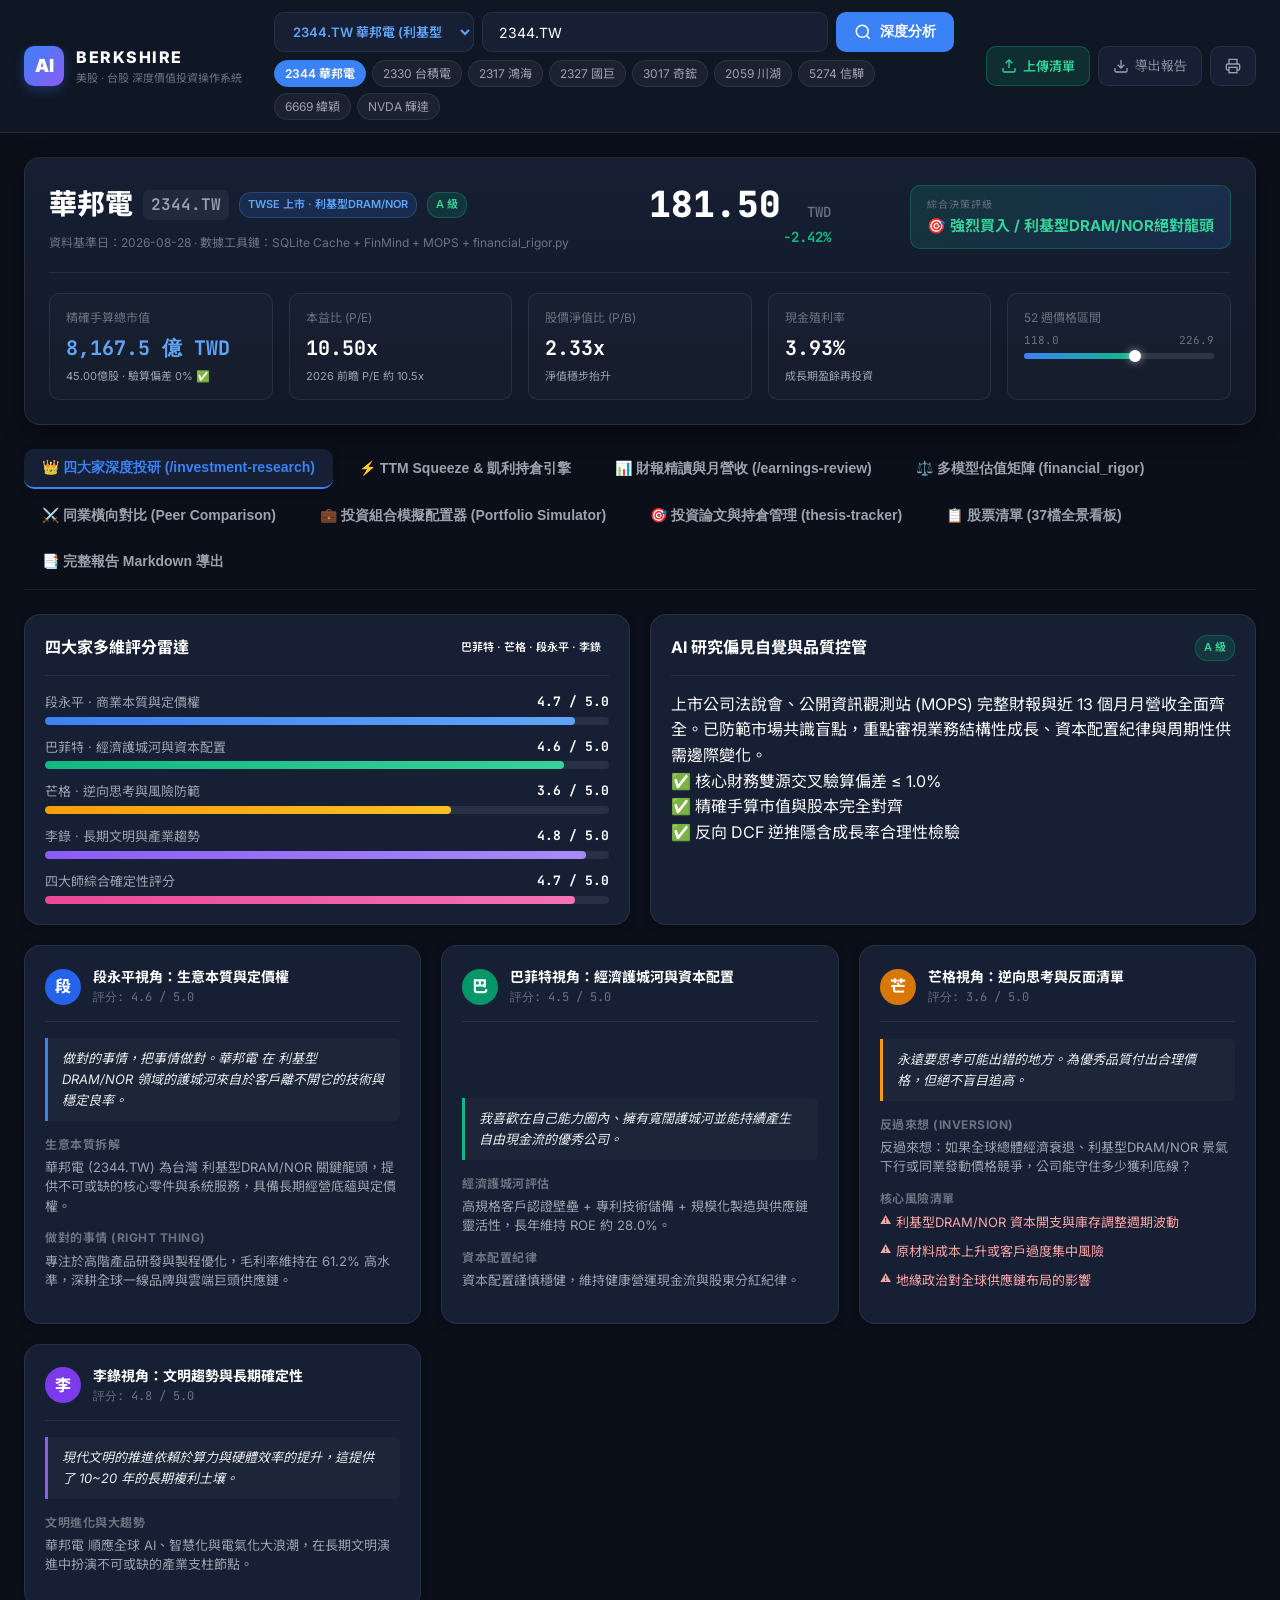
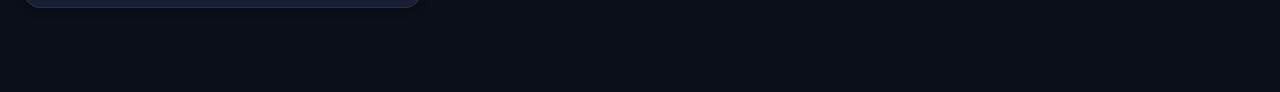
==== commit 7bd59981: "chore(data): refresh full 37 stocks dataset and bump cache version to 20260828_1" ====
--- a/docs/index.html
+++ b/docs/index.html
@@ -7,7 +7,7 @@
   <link rel="preconnect" href="https://fonts.googleapis.com">
   <link rel="preconnect" href="https://fonts.gstatic.com" crossorigin>
   <link href="https://fonts.googleapis.com/css2?family=Inter:wght@400;500;600;700;800&family=JetBrains+Mono:wght@400;500;700&family=Noto+Sans+TC:wght@400;500;700;900&display=swap" rel="stylesheet">
-  <link rel="stylesheet" href="style.css?v=20260827_1">
+  <link rel="stylesheet" href="style.css?v=20260828_1">
 </head>
 <body>
   <!-- Header -->
@@ -749,7 +749,7 @@
     </div>
   </main>
 
-  <script src="stocks_data.js?v=20260827_1"></script>
-  <script src="app.js?v=20260827_1"></script>
+  <script src="stocks_data.js?v=20260828_1"></script>
+  <script src="app.js?v=20260828_1"></script>
 </body>
 </html>
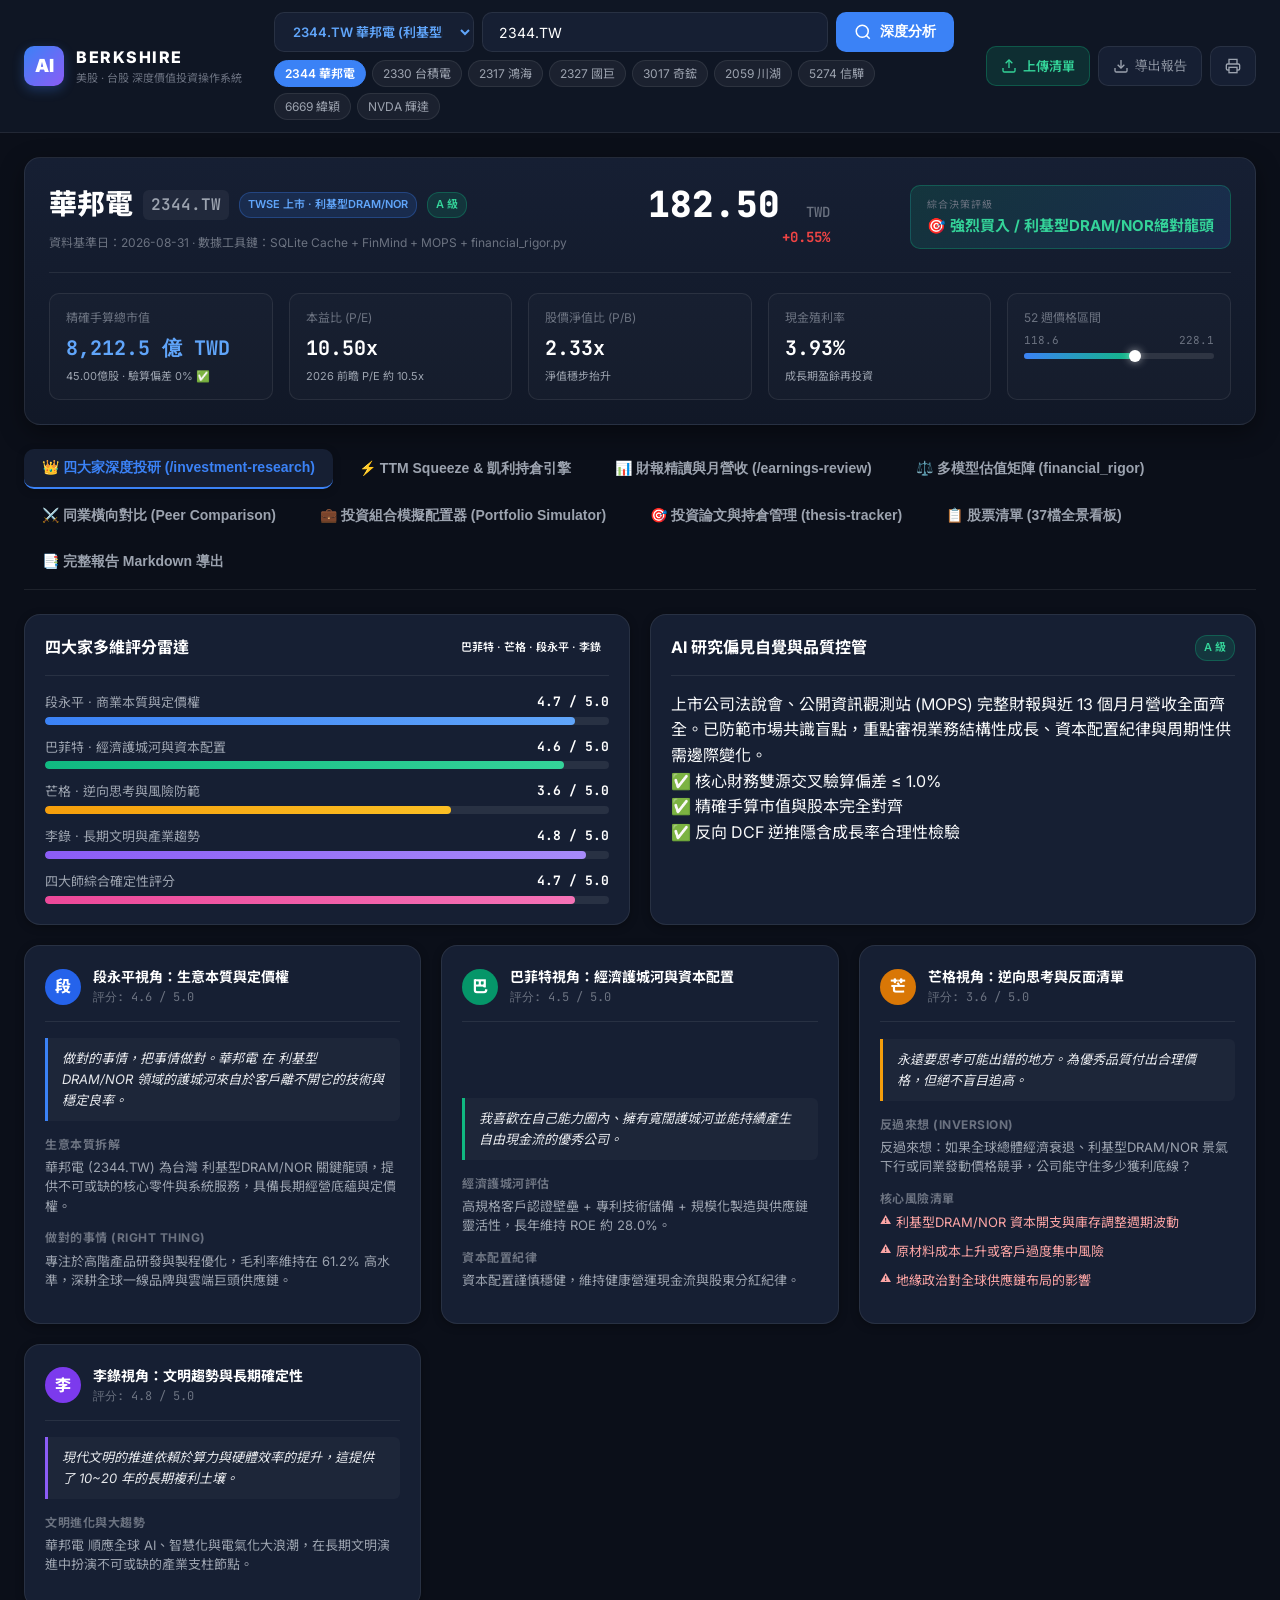
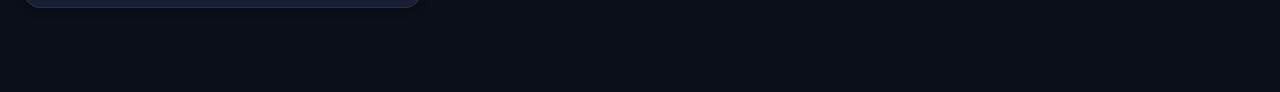
==== commit 942dbd3e: "fix(ci): add requirements.txt and fix pip cache step in daily-update.yml workflow; refresh dataset t" ====
--- a/docs/index.html
+++ b/docs/index.html
@@ -7,7 +7,7 @@
   <link rel="preconnect" href="https://fonts.googleapis.com">
   <link rel="preconnect" href="https://fonts.gstatic.com" crossorigin>
   <link href="https://fonts.googleapis.com/css2?family=Inter:wght@400;500;600;700;800&family=JetBrains+Mono:wght@400;500;700&family=Noto+Sans+TC:wght@400;500;700;900&display=swap" rel="stylesheet">
-  <link rel="stylesheet" href="style.css?v=20260828_1">
+  <link rel="stylesheet" href="style.css?v=20260831_1">
 </head>
 <body>
   <!-- Header -->
@@ -749,7 +749,7 @@
     </div>
   </main>
 
-  <script src="stocks_data.js?v=20260828_1"></script>
-  <script src="app.js?v=20260828_1"></script>
+  <script src="stocks_data.js?v=20260831_1"></script>
+  <script src="app.js?v=20260831_1"></script>
 </body>
 </html>
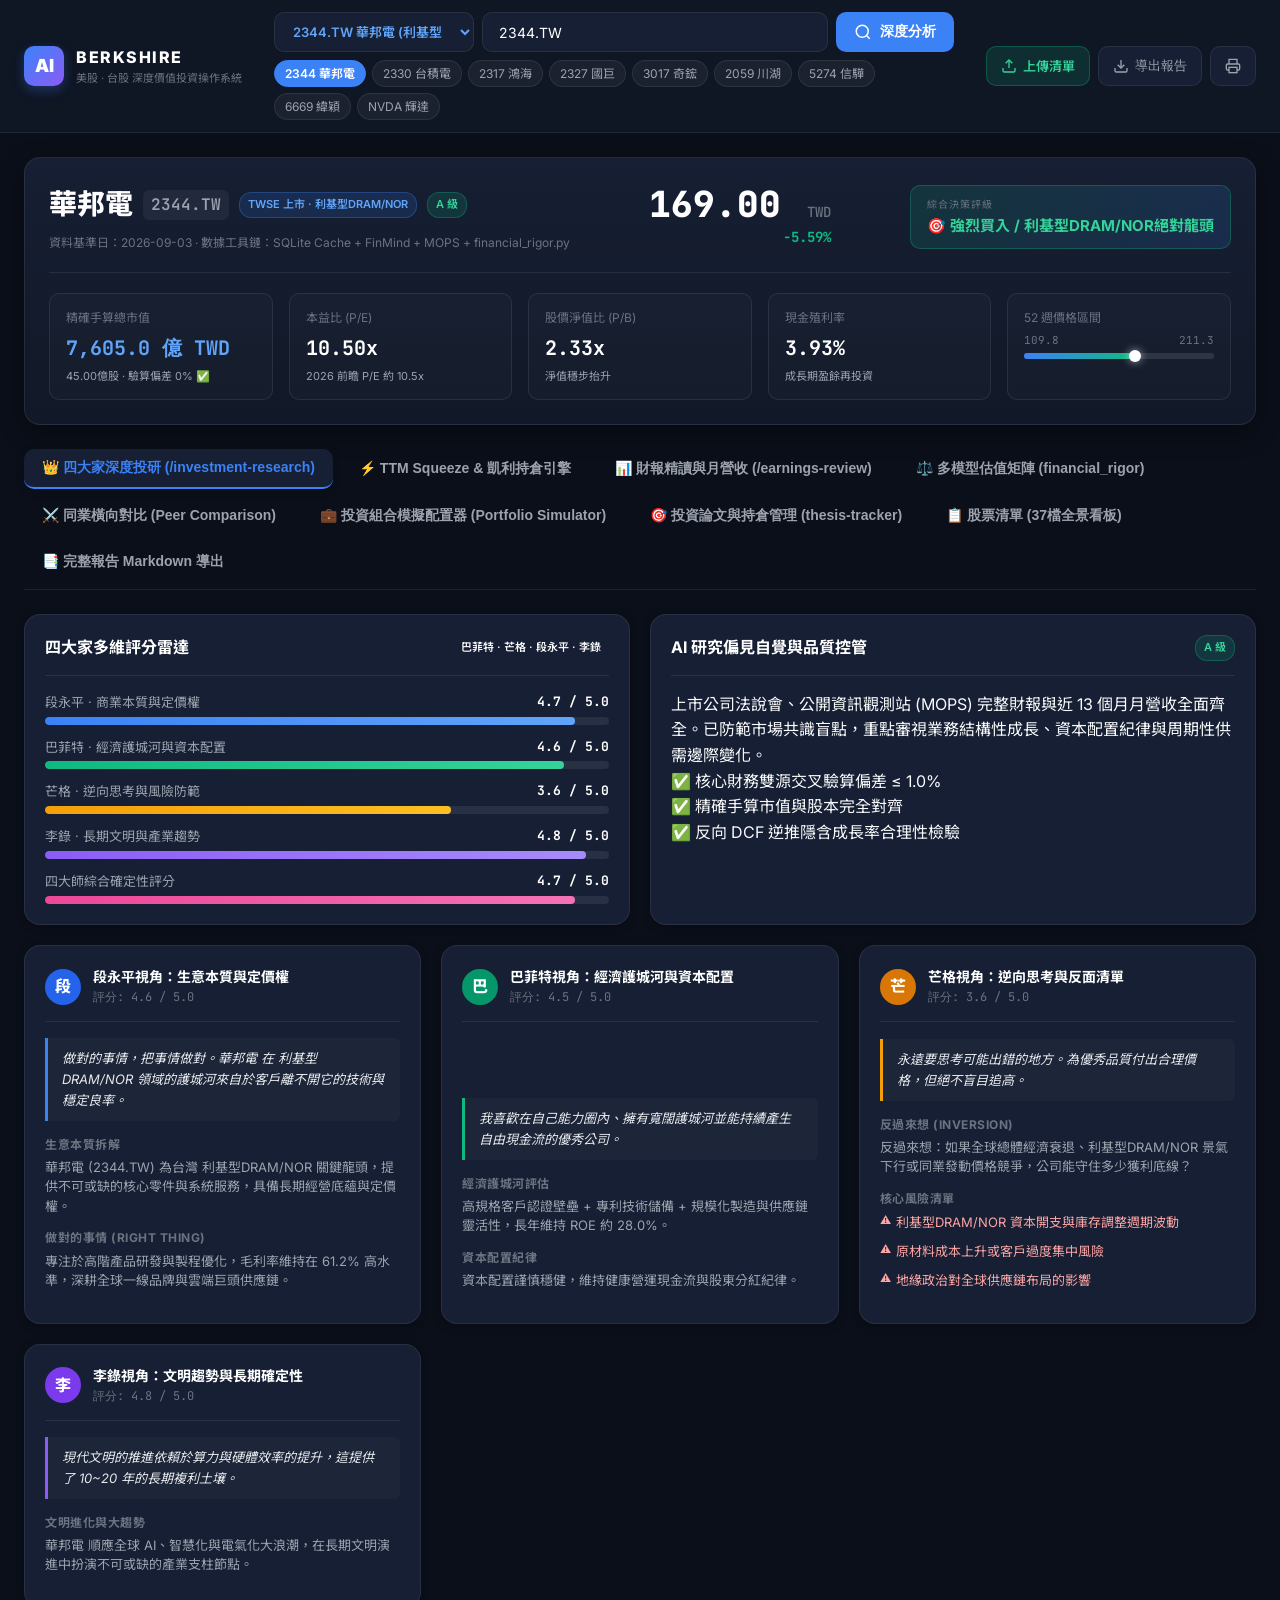
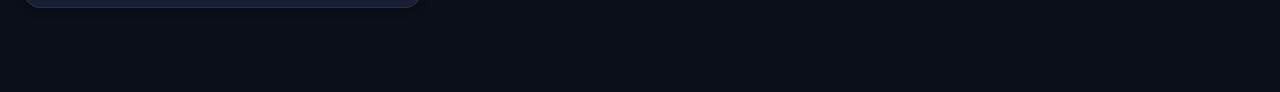
==== commit 10b28fce: "chore(data): refresh full 37 stocks dataset and bump cache version to 20260903_1" ====
--- a/docs/index.html
+++ b/docs/index.html
@@ -7,7 +7,7 @@
   <link rel="preconnect" href="https://fonts.googleapis.com">
   <link rel="preconnect" href="https://fonts.gstatic.com" crossorigin>
   <link href="https://fonts.googleapis.com/css2?family=Inter:wght@400;500;600;700;800&family=JetBrains+Mono:wght@400;500;700&family=Noto+Sans+TC:wght@400;500;700;900&display=swap" rel="stylesheet">
-  <link rel="stylesheet" href="style.css?v=20260831_1">
+  <link rel="stylesheet" href="style.css?v=20260903_1">
 </head>
 <body>
   <!-- Header -->
@@ -749,7 +749,7 @@
     </div>
   </main>
 
-  <script src="stocks_data.js?v=20260831_1"></script>
-  <script src="app.js?v=20260831_1"></script>
+  <script src="stocks_data.js?v=20260903_1"></script>
+  <script src="app.js?v=20260903_1"></script>
 </body>
 </html>
